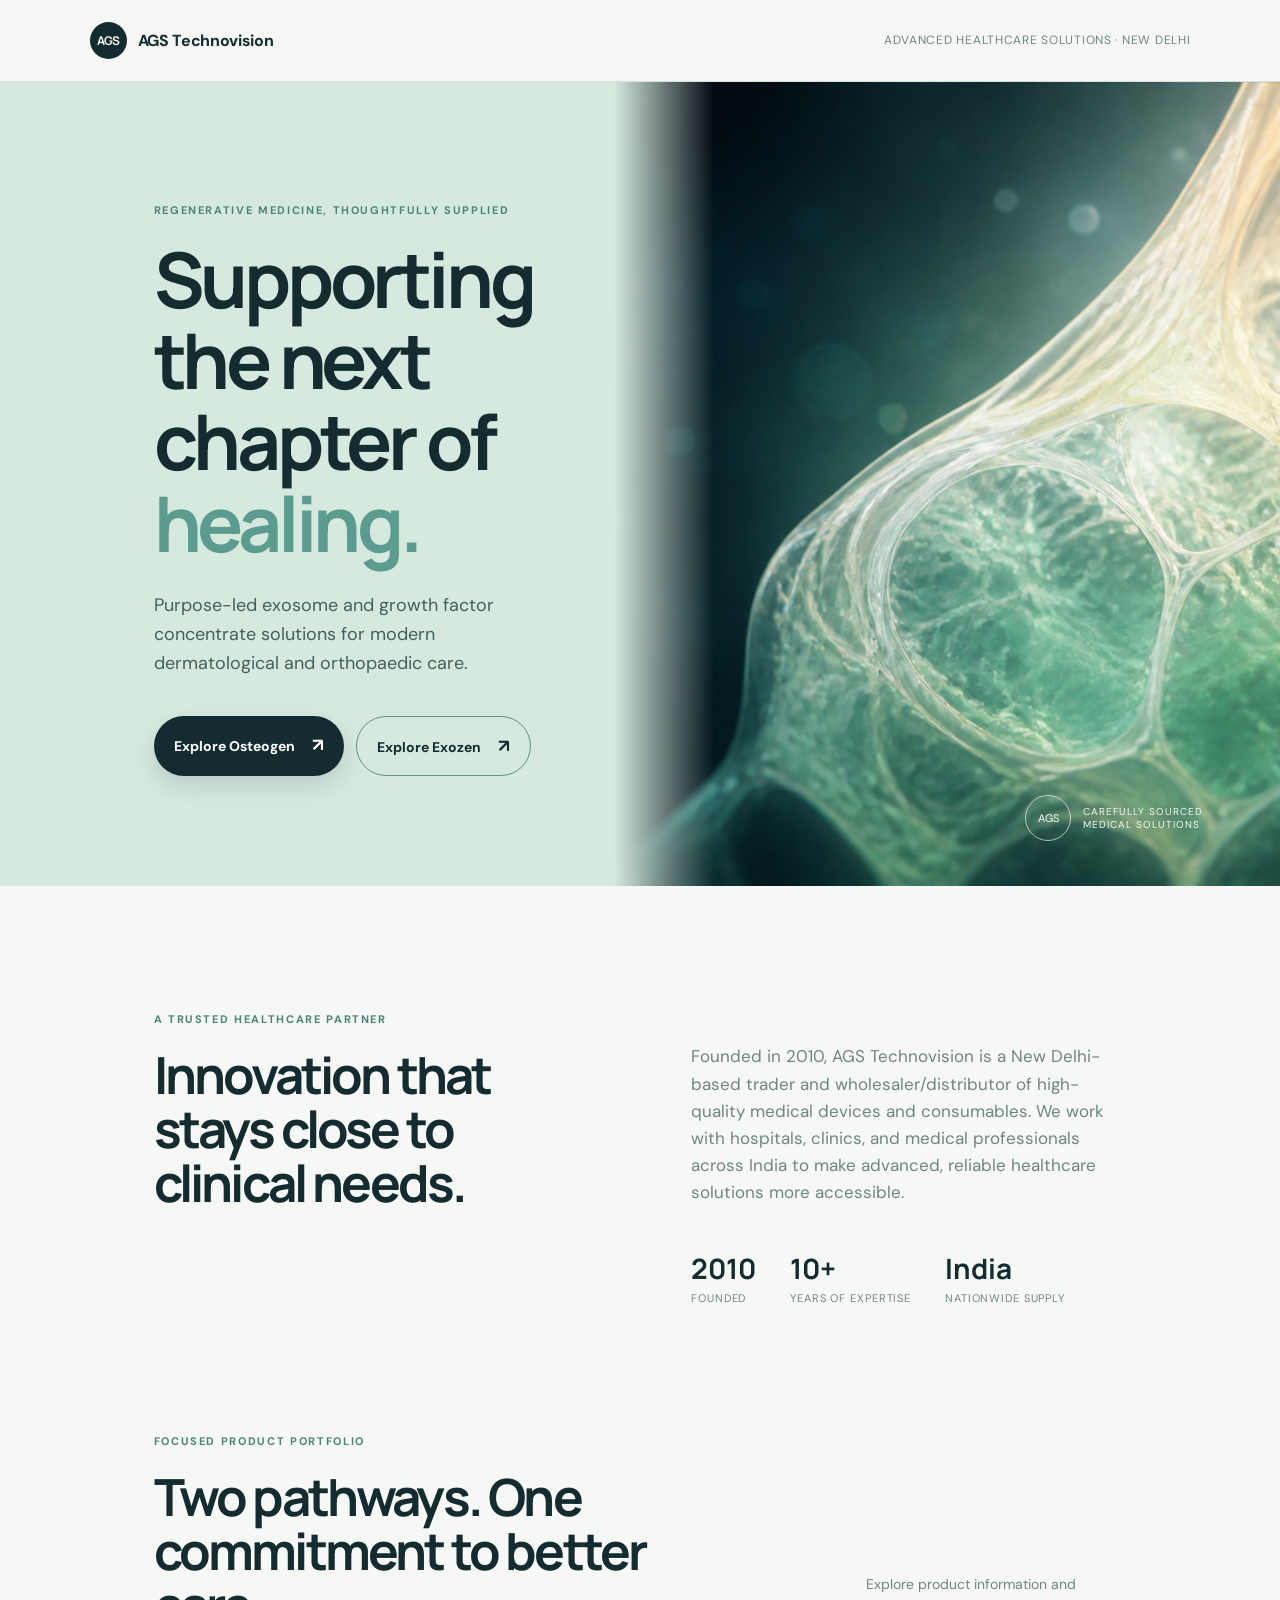
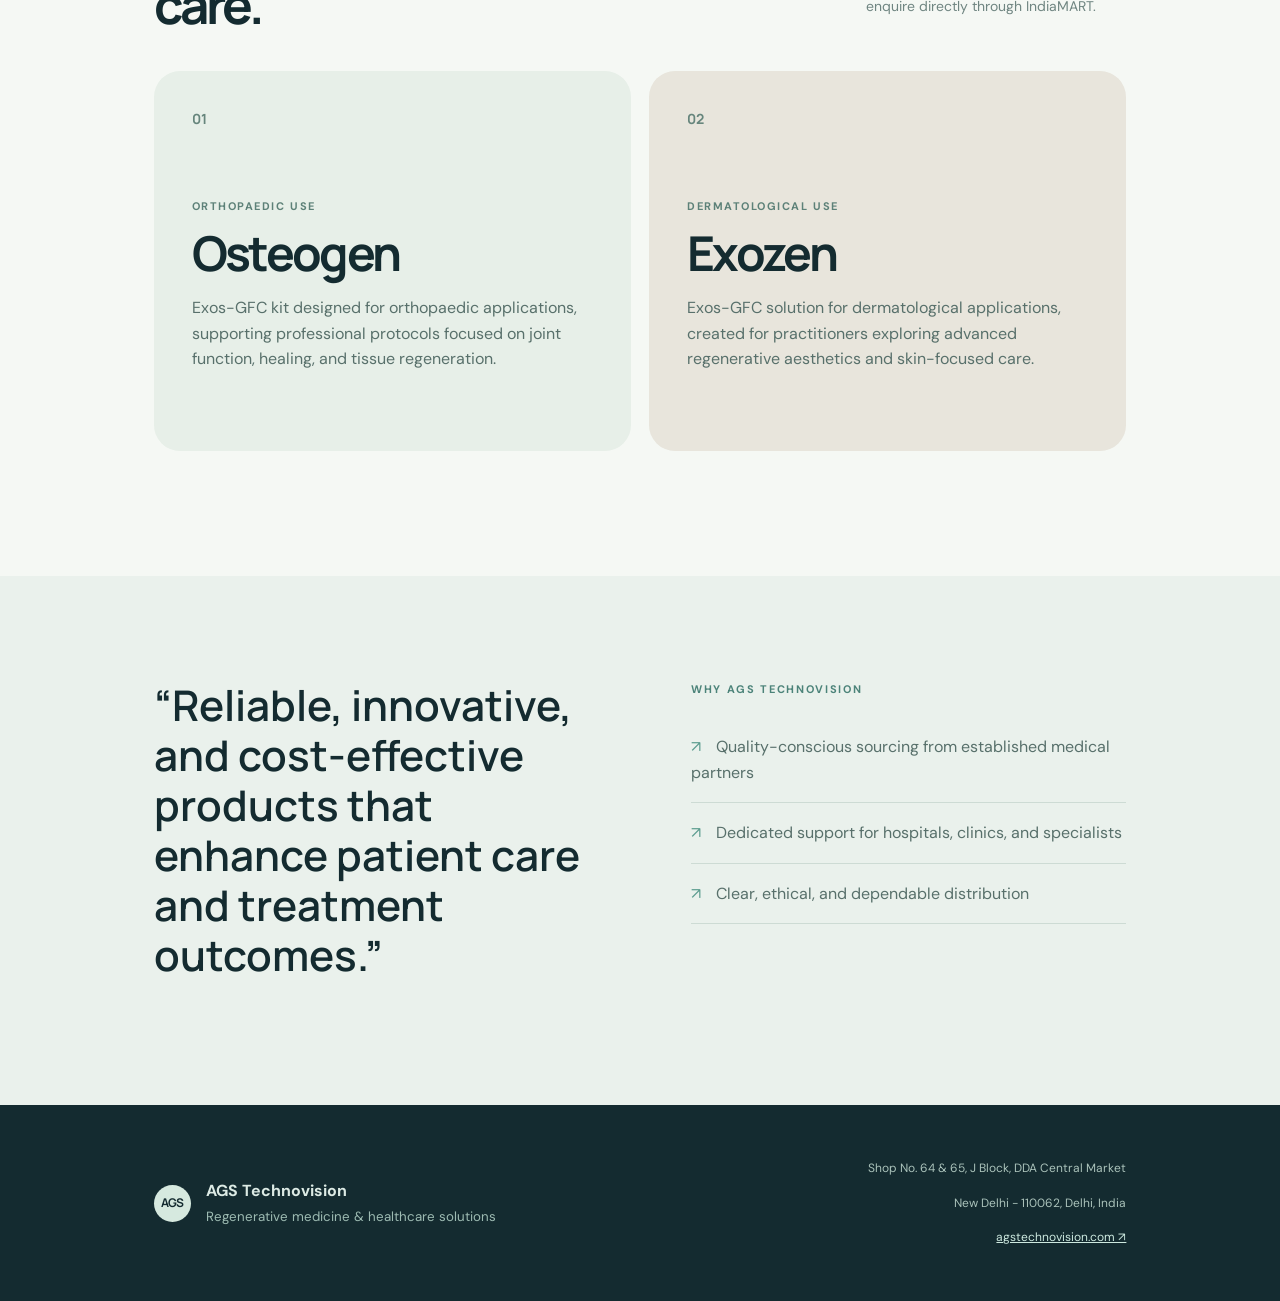
==== index.html @ bfb01858 "Add files via upload" ====
<!doctype html>
<html lang="en">
<head>
  <meta charset="UTF-8" />
  <meta name="viewport" content="width=device-width, initial-scale=1.0" />
  <meta name="description" content="AGS Technovision presents Exozen and Osteogen regenerative medicine solutions for dermatological and orthopaedic use." />
  <title>AGS Technovision | Regenerative Medicine</title>
  <link rel="preconnect" href="https://fonts.googleapis.com" />
  <link rel="preconnect" href="https://fonts.gstatic.com" crossorigin />
  <link href="https://fonts.googleapis.com/css2?family=DM+Sans:wght@400;500;600;700&family=Manrope:wght@600;700;800&display=swap" rel="stylesheet" />
  <link rel="stylesheet" href="styles.css" />
</head>
<body>
  <header class="site-header">
    <a class="brand" href="#top" aria-label="AGS Technovision home">
      <span class="brand-mark">AGS</span>
      <span>AGS Technovision</span>
    </a>
    <div class="header-note">Advanced healthcare solutions · New Delhi</div>
  </header>

  <main id="top">
    <section class="hero">
      <div class="hero-copy">
        <p class="eyebrow">Regenerative medicine, thoughtfully supplied</p>
        <h1>Supporting the next chapter of <em>healing.</em></h1>
        <p class="hero-text">Purpose-led exosome and growth factor concentrate solutions for modern dermatological and orthopaedic care.</p>
        <div class="hero-actions" aria-label="Product links">
          <a class="button button-dark" href="https://www.indiamart.com/proddetail/osteogen-exos-gfc-kit-for-orthopaedic-use-mrp-2859411441648.html?sellerpreview=1" target="_blank" rel="noopener">Explore Osteogen <span>↗</span></a>
          <a class="button button-light" href="https://www.indiamart.com/proddetail/exozen-exos-gfc-for-dermatological-use-mrp-2859720149788.html?sellerpreview=1" target="_blank" rel="noopener">Explore Exozen <span>↗</span></a>
        </div>
      </div>
      <div class="hero-art" role="img" aria-label="Abstract luminous cellular forms representing regenerative medicine"></div>
      <div class="hero-stamp"><span>AGS</span><small>Carefully sourced<br />medical solutions</small></div>
    </section>

    <section class="intro section-grid">
      <div>
        <p class="eyebrow">A trusted healthcare partner</p>
        <h2>Innovation that stays close to clinical needs.</h2>
      </div>
      <div class="intro-copy">
        <p>Founded in 2010, AGS Technovision is a New Delhi-based trader and wholesaler/distributor of high-quality medical devices and consumables. We work with hospitals, clinics, and medical professionals across India to make advanced, reliable healthcare solutions more accessible.</p>
        <div class="stats"><div><strong>2010</strong><span>Founded</span></div><div><strong>10+</strong><span>Years of expertise</span></div><div><strong>India</strong><span>Nationwide supply</span></div></div>
      </div>
    </section>

    <section class="products">
      <div class="section-heading">
        <div><p class="eyebrow">Focused product portfolio</p><h2>Two pathways. One commitment to better care.</h2></div>
        <p class="section-aside">Explore product information and enquire directly through IndiaMART.</p>
      </div>
      <div class="product-grid">
        <article class="product-card product-card-ortho">
          <div class="product-number">01</div><p class="product-kicker">Orthopaedic use</p><h3>Osteogen</h3>
          <p>Exos-GFC kit designed for orthopaedic applications, supporting professional protocols focused on joint function, healing, and tissue regeneration.</p>
        </article>
        <article class="product-card product-card-derm">
          <div class="product-number">02</div><p class="product-kicker">Dermatological use</p><h3>Exozen</h3>
          <p>Exos-GFC solution for dermatological applications, created for practitioners exploring advanced regenerative aesthetics and skin-focused care.</p>
        </article>
      </div>
    </section>

    <section class="trust section-grid">
      <div class="trust-quote">“Reliable, innovative, and cost-effective products that enhance patient care and treatment outcomes.”</div>
      <div><p class="eyebrow">Why AGS Technovision</p><ul><li>Quality-conscious sourcing from established medical partners</li><li>Dedicated support for hospitals, clinics, and specialists</li><li>Clear, ethical, and dependable distribution</li></ul></div>
    </section>
  </main>

  <footer class="site-footer">
    <div><span class="brand-mark">AGS</span><p>AGS Technovision<br /><small>Regenerative medicine & healthcare solutions</small></p></div>
    <div class="footer-contact"><span>Shop No. 64 & 65, J Block, DDA Central Market</span><span>New Delhi - 110062, Delhi, India</span><a href="https://www.agstechnovision.com/" target="_blank" rel="noopener">agstechnovision.com ↗</a></div>
  </footer>
</body>
</html>
---- styles.css ----
:root{--ink:#142b30;--muted:#6f8581;--paper:#f5f8f4;--mint:#d6e9df;--teal:#83b9ad;--line:#d6e1dc;--white:#fff}*{box-sizing:border-box}html{scroll-behavior:smooth}body{margin:0;background:var(--paper);color:var(--ink);font-family:'DM Sans',sans-serif;line-height:1.6}.site-header{height:82px;padding:0 7vw;display:flex;align-items:center;justify-content:space-between;border-bottom:1px solid var(--line);background:rgba(245,248,244,.88);position:relative;z-index:2}.brand{color:var(--ink);text-decoration:none;display:flex;align-items:center;gap:11px;font-weight:700;letter-spacing:-.02em}.brand-mark{display:inline-grid;place-items:center;width:37px;height:37px;border-radius:50%;background:var(--ink);color:var(--paper);font:700 12px/1 'Manrope',sans-serif;letter-spacing:-.08em}.header-note{font-size:12px;color:var(--muted);letter-spacing:.06em;text-transform:uppercase}.hero{min-height:680px;display:grid;grid-template-columns:48% 52%;position:relative;overflow:hidden;background:var(--mint)}.hero-copy{padding:120px 5vw 110px 12vw;position:relative;z-index:1}.eyebrow{margin:0 0 18px;color:#4c8379;font-size:11px;font-weight:700;letter-spacing:.15em;text-transform:uppercase}.hero h1,h2,h3{font-family:'Manrope',sans-serif;letter-spacing:-.055em;line-height:1.06;margin:0}.hero h1{font-size:clamp(48px,6vw,88px);max-width:760px}.hero h1 em{font-style:normal;color:#5b9c8e}.hero-text{max-width:480px;margin:28px 0 0;color:#42605b;font-size:18px}.hero-actions{display:flex;gap:12px;margin-top:38px;flex-wrap:wrap}.button{padding:15px 20px;border-radius:999px;text-decoration:none;font-weight:700;font-size:14px;transition:transform .2s ease,box-shadow .2s ease}.button:hover,.text-link:hover{transform:translateY(-2px)}.button-dark{background:var(--ink);color:#fff;box-shadow:0 10px 22px #16343626}.button-light{border:1px solid #648f85;color:var(--ink);background:transparent}.button span,.text-link span{margin-left:14px;font-size:18px}.hero-art{background:linear-gradient(90deg,var(--mint) 0%,transparent 15%),url('assets/regenerative-hero.png') center/cover;min-height:680px}.hero-stamp{position:absolute;right:6vw;bottom:45px;display:flex;align-items:center;gap:12px;color:#f5f8f4}.hero-stamp span{display:grid;place-items:center;width:46px;height:46px;border:1px solid #f5f8f4aa;border-radius:50%;font-size:11px}.hero-stamp small{font-size:10px;line-height:1.35;letter-spacing:.1em;text-transform:uppercase}.section-grid{display:grid;grid-template-columns:1fr 1fr;gap:8vw;padding:125px 12vw}.intro h2,.section-heading h2{font-size:clamp(34px,4vw,56px);max-width:560px}.intro-copy{padding-top:15px;color:var(--muted);font-size:17px;max-width:570px}.stats{display:flex;gap:34px;margin-top:48px}.stats div{display:flex;flex-direction:column}.stats strong{font:700 28px/1 'Manrope';color:var(--ink)}.stats span{font-size:11px;margin-top:8px;text-transform:uppercase;letter-spacing:.08em}.products{padding:0 12vw 125px}.section-heading{display:flex;align-items:end;justify-content:space-between;gap:40px;margin-bottom:40px}.section-aside{max-width:260px;color:var(--muted);font-size:14px}.product-grid{display:grid;grid-template-columns:1fr 1fr;gap:18px}.product-card{min-height:380px;padding:38px;position:relative;border-radius:26px;overflow:hidden}.product-card-ortho{background:#e7efe8}.product-card-derm{background:#e8e5dc}.product-number{font:700 14px 'Manrope';color:#66857c}.product-kicker{margin:70px 0 12px;color:#5d8178;font-size:11px;font-weight:700;text-transform:uppercase;letter-spacing:.14em}.product-card h3{font-size:48px}.product-card p:not(.product-kicker){max-width:440px;color:#58706b}.text-link{display:inline-block;margin-top:22px;color:var(--ink);font-weight:700;text-decoration:none;transition:transform .2s ease}.trust{padding-top:105px;padding-bottom:125px;background:#eaf1ec}.trust-quote{font:600 clamp(28px,3.3vw,46px)/1.18 'Manrope';max-width:600px}.trust ul{padding:0;margin:0;list-style:none;color:#58706b}.trust li{padding:17px 0;border-bottom:1px solid #cddbd4}.trust li:before{content:'↗';margin-right:15px;color:#5b9c8e}.site-footer{padding:54px 12vw;display:flex;justify-content:space-between;gap:30px;background:var(--ink);color:#dceae4}.site-footer>div{display:flex;align-items:center;gap:15px}.site-footer p{margin:0;font-weight:700}.site-footer small{font-weight:400;color:#9dbbb2}.footer-contact{flex-direction:column;align-items:flex-end!important;text-align:right;font-size:12px;color:#aac2ba}.footer-contact a{color:#cde9df}.site-footer .brand-mark{background:#d6e9df;color:var(--ink)}@media(max-width:800px){.site-header{padding:0 7vw}.header-note{display:none}.hero{display:block;min-height:720px}.hero-copy{padding:80px 8vw 100px}.hero-art{position:absolute;inset:0;opacity:.43;min-height:100%;background:linear-gradient(90deg,var(--mint) 0%,#d6e9dfcc 34%,transparent 100%),url('assets/regenerative-hero.png') center/cover}.hero h1{font-size:56px}.hero-stamp{right:8vw}.section-grid,.products{padding-left:8vw;padding-right:8vw}.section-grid{grid-template-columns:1fr;gap:30px;padding-top:85px;padding-bottom:85px}.section-heading{display:block}.section-aside{margin-top:20px}.product-grid{grid-template-columns:1fr}.product-card{min-height:340px}.site-footer{padding:40px 8vw;display:block}.footer-contact{align-items:flex-start!important;text-align:left;margin-top:30px}}
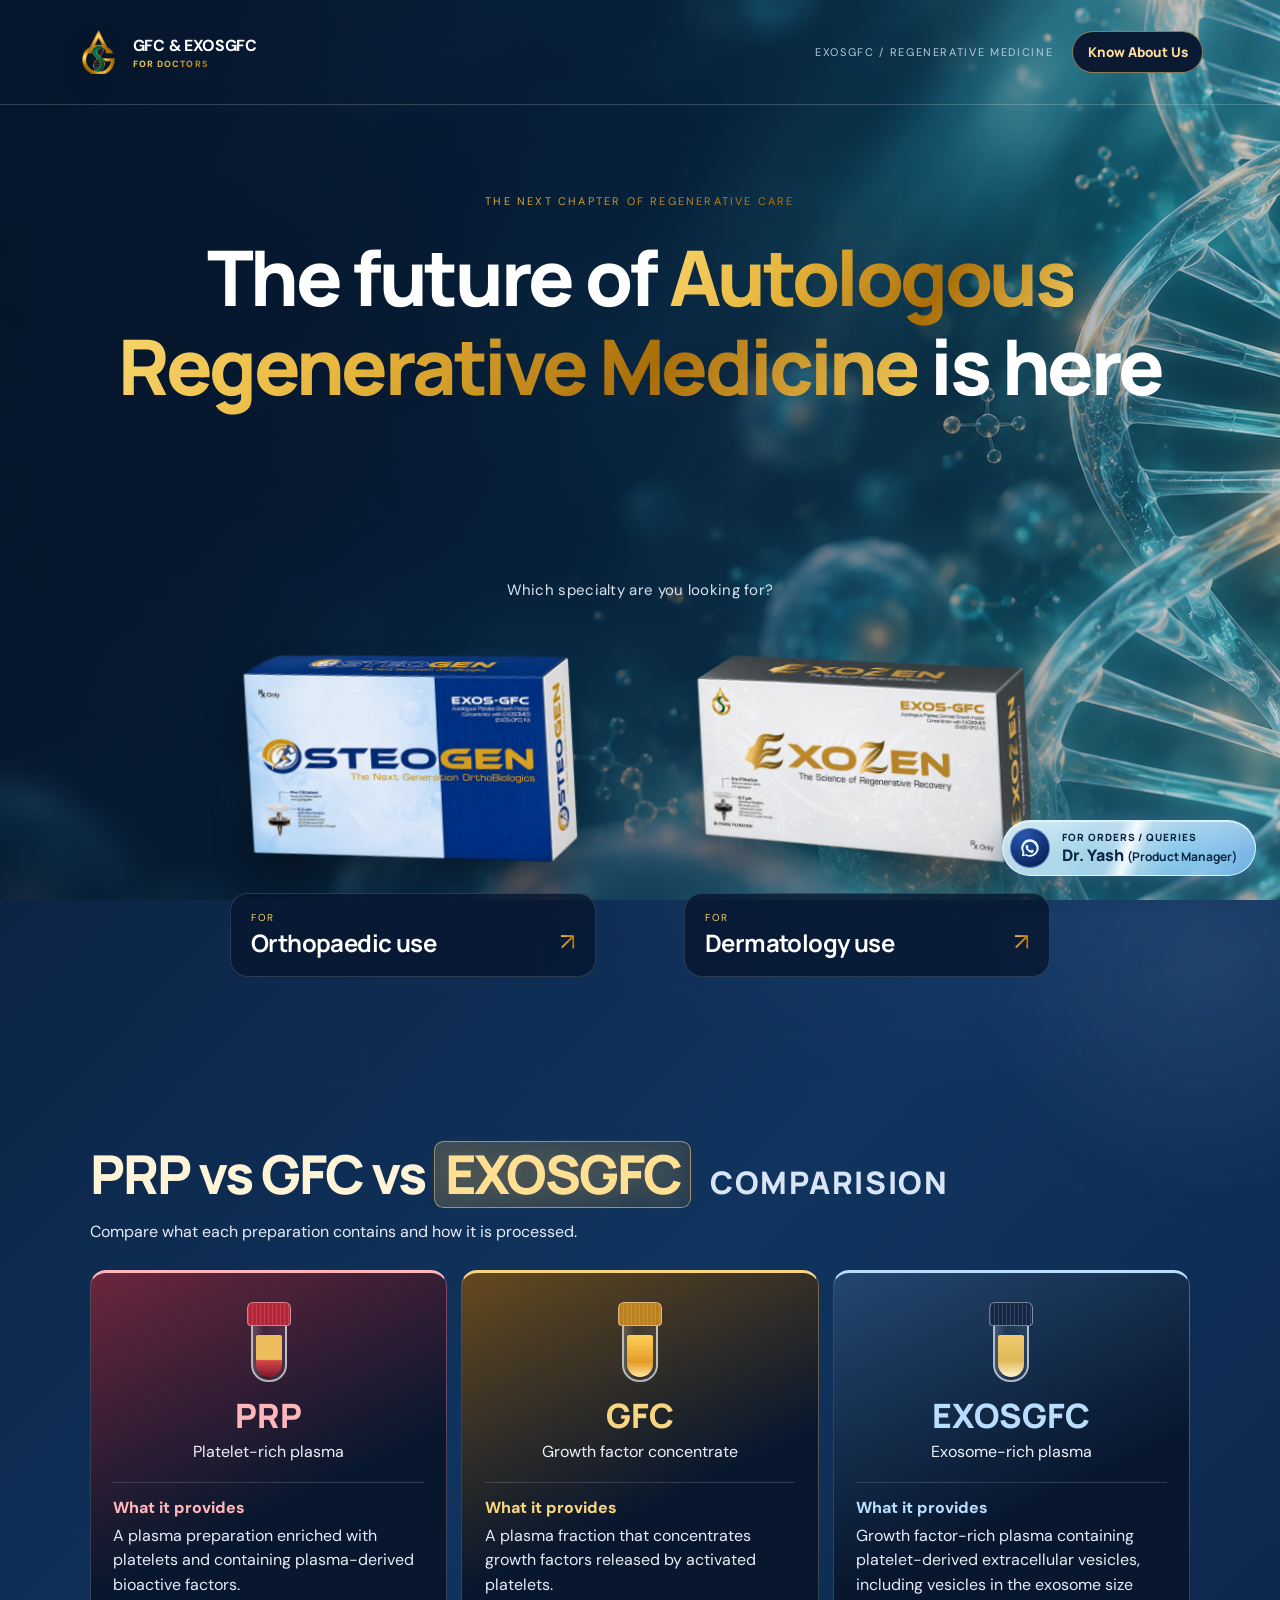
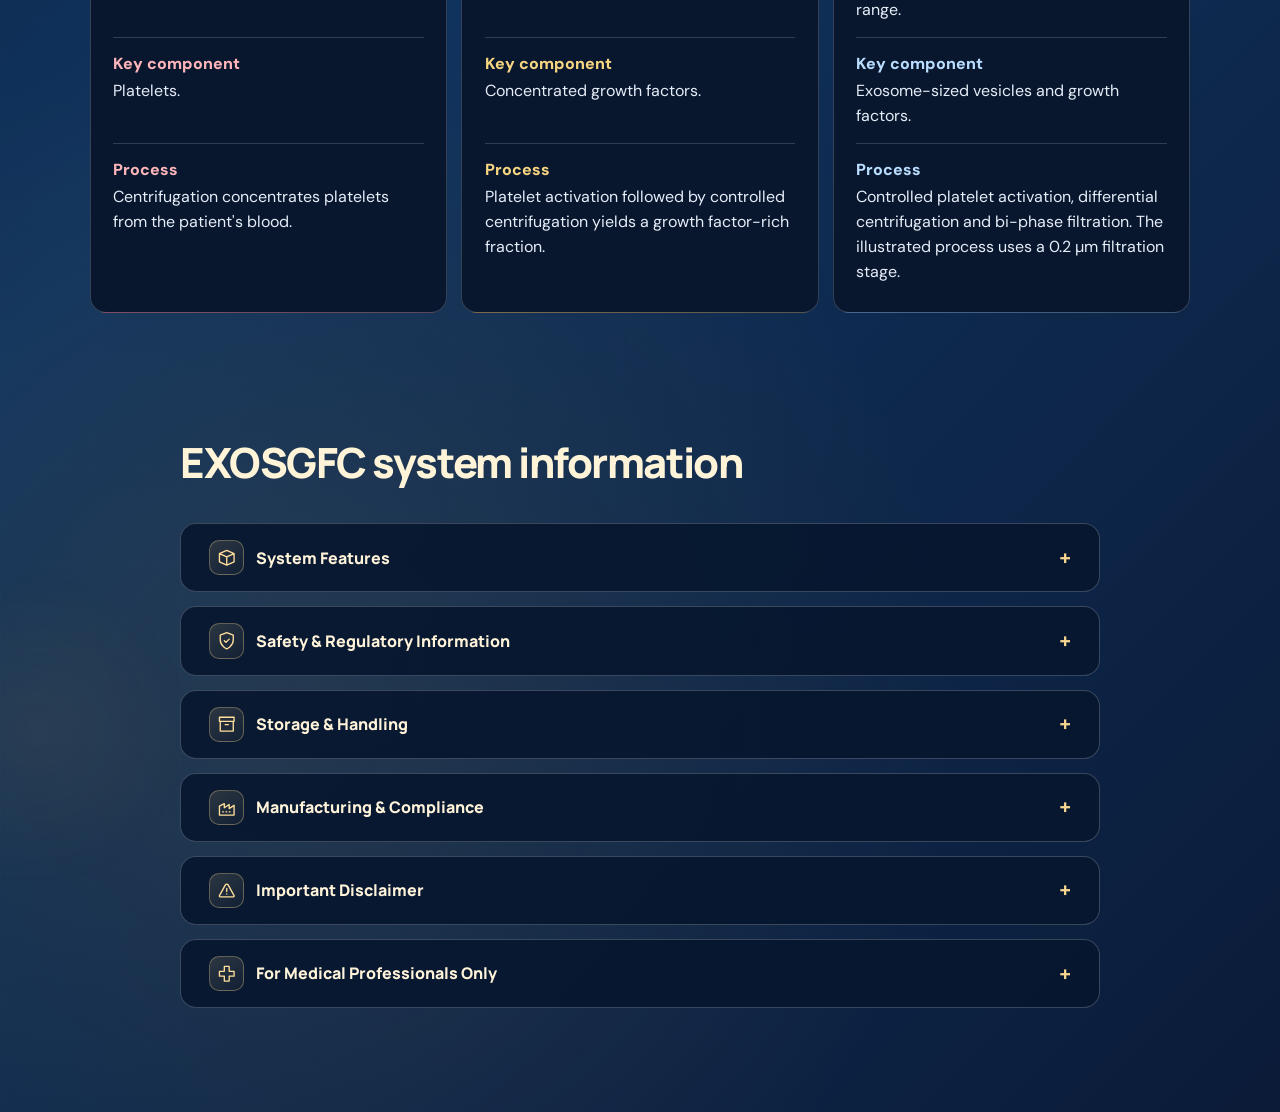
==== commit bced591a: "Update EXOSGFC website" ====
--- a/index.html
+++ b/index.html
@@ -3,74 +3,180 @@
 <head>
   <meta charset="UTF-8" />
   <meta name="viewport" content="width=device-width, initial-scale=1.0" />
-  <meta name="description" content="AGS Technovision presents Exozen and Osteogen regenerative medicine solutions for dermatological and orthopaedic use." />
-  <title>AGS Technovision | Regenerative Medicine</title>
+  <meta name="description" content="EXOSGFC regenerative medicine solutions from AGS Technovision." />
+  <title>GFC &amp; EXOSGFC for doctors | Regenerative Medicine</title>
+  <link rel="icon" type="image/png" href="assets/gfc-exos-logo-mark.png" />
   <link rel="preconnect" href="https://fonts.googleapis.com" />
   <link rel="preconnect" href="https://fonts.gstatic.com" crossorigin />
   <link href="https://fonts.googleapis.com/css2?family=DM+Sans:wght@400;500;600;700&family=Manrope:wght@600;700;800&display=swap" rel="stylesheet" />
   <link rel="stylesheet" href="styles.css" />
+  <link rel="stylesheet" href="whatsapp.css" />
+  <link rel="stylesheet" href="site-nav.css" />
+  <link rel="stylesheet" href="system-info.css" />
+  <link rel="stylesheet" href="comparison.css" />
 </head>
 <body>
-  <header class="site-header">
-    <a class="brand" href="#top" aria-label="AGS Technovision home">
-      <span class="brand-mark">AGS</span>
-      <span>AGS Technovision</span>
-    </a>
-    <div class="header-note">Advanced healthcare solutions · New Delhi</div>
-  </header>
+  <main class="landing" id="top">
+    <div class="ambient ambient-one"></div><div class="ambient ambient-two"></div>
+    <header class="topbar"><a class="wordmark" href="#top"><img class="brand-logo" src="assets/gfc-exos-logo-mark.png" alt="AGS Technovision logo" /><span>GFC &amp; EXOSGFC <small>for doctors</small></span></a><div class="about-top-actions"><span class="topline">EXOSGFC / Regenerative Medicine</span><a class="about-nav-link" href="about.html">Know About Us</a></div></header>
 
-  <main id="top">
-    <section class="hero">
-      <div class="hero-copy">
-        <p class="eyebrow">Regenerative medicine, thoughtfully supplied</p>
-        <h1>Supporting the next chapter of <em>healing.</em></h1>
-        <p class="hero-text">Purpose-led exosome and growth factor concentrate solutions for modern dermatological and orthopaedic care.</p>
-        <div class="hero-actions" aria-label="Product links">
-          <a class="button button-dark" href="https://www.indiamart.com/proddetail/osteogen-exos-gfc-kit-for-orthopaedic-use-mrp-2859411441648.html?sellerpreview=1" target="_blank" rel="noopener">Explore Osteogen <span>↗</span></a>
-          <a class="button button-light" href="https://www.indiamart.com/proddetail/exozen-exos-gfc-for-dermatological-use-mrp-2859720149788.html?sellerpreview=1" target="_blank" rel="noopener">Explore Exozen <span>↗</span></a>
+    <section class="opening" aria-labelledby="hero-title">
+      <p class="pretitle">The next chapter of regenerative care</p>
+      <div class="headline-stage" id="hero-title" aria-live="polite">
+        <h1 class="headline headline-one"><span class="line">The future of <em>Autologous</em></span><span class="line"><em>Regenerative Medicine</em> is here</span></h1>
+        <h1 class="headline headline-two">Exosomes with GFC<br /><em>achieved through Ultra Filtration.</em></h1>
+      </div>
+      <div class="choice-panel">
+        <p class="choice-label">Which specialty are you looking for?</p>
+        <div class="choices">
+          <a class="choice choice-ortho" href="osteogen.html">
+            <span class="choice-image"><img src="assets/osteogen-cutout-matched.png" alt="Osteogen EXOSGFC kit box" /></span>
+            <span class="choice-copy"><small>For</small><strong>Orthopaedic use</strong><span class="choice-arrow">↗</span></span>
+          </a>
+          <a class="choice choice-derm" href="exozen.html">
+            <span class="choice-image"><img src="assets/exozen-cutout.png" alt="Exozen EXOSGFC kit box" /></span>
+            <span class="choice-copy"><small>For</small><strong>Dermatology use</strong><span class="choice-arrow">↗</span></span>
+          </a>
         </div>
-      </div>
-      <div class="hero-art" role="img" aria-label="Abstract luminous cellular forms representing regenerative medicine"></div>
-      <div class="hero-stamp"><span>AGS</span><small>Carefully sourced<br />medical solutions</small></div>
-    </section>
-
-    <section class="intro section-grid">
-      <div>
-        <p class="eyebrow">A trusted healthcare partner</p>
-        <h2>Innovation that stays close to clinical needs.</h2>
-      </div>
-      <div class="intro-copy">
-        <p>Founded in 2010, AGS Technovision is a New Delhi-based trader and wholesaler/distributor of high-quality medical devices and consumables. We work with hospitals, clinics, and medical professionals across India to make advanced, reliable healthcare solutions more accessible.</p>
-        <div class="stats"><div><strong>2010</strong><span>Founded</span></div><div><strong>10+</strong><span>Years of expertise</span></div><div><strong>India</strong><span>Nationwide supply</span></div></div>
       </div>
     </section>
 
-    <section class="products">
-      <div class="section-heading">
-        <div><p class="eyebrow">Focused product portfolio</p><h2>Two pathways. One commitment to better care.</h2></div>
-        <p class="section-aside">Explore product information and enquire directly through IndiaMART.</p>
-      </div>
-      <div class="product-grid">
-        <article class="product-card product-card-ortho">
-          <div class="product-number">01</div><p class="product-kicker">Orthopaedic use</p><h3>Osteogen</h3>
-          <p>Exos-GFC kit designed for orthopaedic applications, supporting professional protocols focused on joint function, healing, and tissue regeneration.</p>
+    <section class="prep-comparison" aria-labelledby="prep-comparison-title">
+      <h2 id="prep-comparison-title">PRP vs GFC vs <em>EXOSGFC</em> <span class="comparison-heading-label">COMPARISION</span></h2>
+      <p class="comparison-intro">Compare what each preparation contains and how it is processed.</p>
+      <div class="comparison-grid">
+        <article class="comparison-card comparison-prp">
+          <header>
+            <span class="comparison-tube" aria-hidden="true"><span></span></span>
+            <h3>PRP</h3>
+            <p>Platelet-rich plasma</p>
+          </header>
+          <dl>
+            <div><dt>What it provides</dt><dd>A plasma preparation enriched with platelets and containing plasma-derived bioactive factors.</dd></div>
+            <div><dt>Key component</dt><dd>Platelets.</dd></div>
+            <div><dt>Process</dt><dd>Centrifugation concentrates platelets from the patient's blood.</dd></div>
+          </dl>
         </article>
-        <article class="product-card product-card-derm">
-          <div class="product-number">02</div><p class="product-kicker">Dermatological use</p><h3>Exozen</h3>
-          <p>Exos-GFC solution for dermatological applications, created for practitioners exploring advanced regenerative aesthetics and skin-focused care.</p>
+        <article class="comparison-card comparison-gfc">
+          <header>
+            <span class="comparison-tube" aria-hidden="true"><span></span></span>
+            <h3>GFC</h3>
+            <p>Growth factor concentrate</p>
+          </header>
+          <dl>
+            <div><dt>What it provides</dt><dd>A plasma fraction that concentrates growth factors released by activated platelets.</dd></div>
+            <div><dt>Key component</dt><dd>Concentrated growth factors.</dd></div>
+            <div><dt>Process</dt><dd>Platelet activation followed by controlled centrifugation yields a growth factor-rich fraction.</dd></div>
+          </dl>
+        </article>
+        <article class="comparison-card comparison-exos">
+          <header>
+            <span class="comparison-tube" aria-hidden="true"><span></span></span>
+            <h3>EXOSGFC</h3>
+            <p>Exosome-rich plasma</p>
+          </header>
+          <dl>
+            <div><dt>What it provides</dt><dd>Growth factor-rich plasma containing platelet-derived extracellular vesicles, including vesicles in the exosome size range.</dd></div>
+            <div><dt>Key component</dt><dd>Exosome-sized vesicles and growth factors.</dd></div>
+            <div><dt>Process</dt><dd>Controlled platelet activation, differential centrifugation and bi-phase filtration. The illustrated process uses a 0.2 µm filtration stage.</dd></div>
+          </dl>
         </article>
       </div>
     </section>
 
-    <section class="trust section-grid">
-      <div class="trust-quote">“Reliable, innovative, and cost-effective products that enhance patient care and treatment outcomes.”</div>
-      <div><p class="eyebrow">Why AGS Technovision</p><ul><li>Quality-conscious sourcing from established medical partners</li><li>Dedicated support for hospitals, clinics, and specialists</li><li>Clear, ethical, and dependable distribution</li></ul></div>
+    <section class="system-info" aria-labelledby="system-info-title">
+      <h2 id="system-info-title">EXOSGFC system information</h2>
+      <div class="info-tabs">
+        <details>
+          <summary><span class="system-heading"><span class="system-icon" aria-hidden="true"><svg viewBox="0 0 24 24" focusable="false"><path d="M3 7l9-4 9 4v10l-9 4-9-4z M3 7l9 4 9-4 M12 11v10" /></svg></span><span>System Features</span></span></summary>
+          <div class="system-panel">
+            <p class="panel-intro">EXOSGFC kits are designed for preparation of an autologous blood component in a clinical setting.</p>
+            <dl class="system-grid">
+              <div><dt><span class="system-icon" aria-hidden="true"><svg viewBox="0 0 24 24" focusable="false"><path d="M6 11h12v10H6z M8 11V8a4 4 0 1 1 8 0v3 M12 15v2" /></svg></span>Closed system</dt><dd>The system limits environmental exposure during preparation, from collection through transfer of the concentrate.</dd></div>
+              <div><dt><span class="system-icon" aria-hidden="true"><svg viewBox="0 0 24 24" focusable="false"><path d="M12 3s-6 7-6 11a6 6 0 1 0 12 0c0-4-6-11-6-11z" /></svg></span>Blood-contact components</dt><dd>Components intended to contact blood are supplied sterile and nonpyrogenic.</dd></div>
+              <div><dt><span class="system-icon" aria-hidden="true"><svg viewBox="0 0 24 24" focusable="false"><path d="M16 7a4 4 0 1 1-8 0 4 4 0 0 1 8 0z M4 21v-2a6 6 0 0 1 6-6h4a6 6 0 0 1 6 6v2" /></svg></span>Single-patient use</dt><dd>Use each kit for one patient only and discard it after use.</dd></div>
+              <div><dt><span class="system-icon" aria-hidden="true"><svg viewBox="0 0 24 24" focusable="false"><path d="M12 2l2.4 7.6L22 12l-7.6 2.4L12 22l-2.4-7.6L2 12l7.6-2.4z" /></svg></span>Sterilization and quality controls</dt><dd>Gamma irradiation is used for terminal sterilization. Check the kit documentation for sterilization and quality system details.</dd></div>
+            </dl>
+          </div>
+        </details>
+        <details>
+          <summary><span class="system-heading"><span class="system-icon" aria-hidden="true"><svg viewBox="0 0 24 24" focusable="false"><path d="M12 22s8-3.5 8-11V5l-8-3-8 3v6c0 7.5 8 11 8 11z M9 12l2 2 4-4" /></svg></span><span>Safety &amp; Regulatory Information</span></span></summary>
+          <div class="system-panel">
+            <p class="panel-intro"><strong>Rx only.</strong> Use requires physician oversight. The kits are supplied through licensed medical professionals and are unsuitable for self-administration.</p>
+            <dl class="system-grid">
+              <div><dt><span class="system-icon" aria-hidden="true"><svg viewBox="0 0 24 24" focusable="false"><path d="M16 7a4 4 0 1 1-8 0 4 4 0 0 1 8 0z M4 21v-2a6 6 0 0 1 6-6h4a6 6 0 0 1 6 6v2" /></svg></span>Patient populations</dt><dd>Use is not established for patients under 18, pregnant or breastfeeding patients, people with an active systemic infection, or people with blood-borne pathogen exposure.</dd></div>
+              <div><dt><span class="system-icon" aria-hidden="true"><svg viewBox="0 0 24 24" focusable="false"><path d="M7 3h10 M9 3v13a3 3 0 0 0 6 0V3 M9 10h6" /></svg></span>Blood collection</dt><dd>Use an evacuated tube collection system as specified in the kit instructions. Alternative collection methods can compromise sample quality.</dd></div>
+              <div><dt><span class="system-icon" aria-hidden="true"><svg viewBox="0 0 24 24" focusable="false"><path d="M4 7h16 M9 7V4h6v3 M6 7l1 13h10l1-13 M10 11v5m4-5v5" /></svg></span>Disposal after use</dt><dd>Do not reuse, reprocess or resterilize any component. Reuse can transmit infection or lead to device failure.</dd></div>
+              <div><dt><span class="system-icon" aria-hidden="true"><svg viewBox="0 0 24 24" focusable="false"><path d="M3 7l9-4 9 4v10l-9 4-9-4z M3 7l9 4 9-4 M12 11v10" /></svg></span>Sterile packaging</dt><dd>Inspect seals before opening. Set aside any kit with packaging that is already open, damaged or otherwise compromised.</dd></div>
+            </dl>
+          </div>
+        </details>
+        <details>
+          <summary><span class="system-heading"><span class="system-icon" aria-hidden="true"><svg viewBox="0 0 24 24" focusable="false"><path d="M4 9h16v12H4z M3 4h18v5H3z M10 13h4" /></svg></span><span>Storage &amp; Handling</span></span></summary>
+          <div class="system-panel">
+            <p class="panel-intro">For Osteogen and Exozen, follow the temperature range and handling conditions printed on the specific kit.</p>
+            <dl class="system-grid">
+              <div><dt><span class="system-icon" aria-hidden="true"><svg viewBox="0 0 24 24" focusable="false"><path d="M9 14V6a3 3 0 1 1 6 0v8a5 5 0 1 1-6 0z M12 9v8" /></svg></span>Temperature and freezing</dt><dd>Keep kits within their labelled temperature range. Do not freeze. Discard any kit that has frozen, even if it has thawed.</dd></div>
+              <div><dt><span class="system-icon" aria-hidden="true"><svg viewBox="0 0 24 24" focusable="false"><path d="M16 12a4 4 0 1 1-8 0 4 4 0 0 1 8 0z M12 2v2m0 16v2M2 12h2m16 0h2M5 5l1.5 1.5m11 11L19 19m0-14-1.5 1.5m-11 11L5 19" /></svg></span>Light and moisture</dt><dd>Keep kits in their original packaging until needed. Store them in a dry area away from direct light.</dd></div>
+              <div><dt><span class="system-icon" aria-hidden="true"><svg viewBox="0 0 24 24" focusable="false"><path d="M4 6h16v15H4z M8 3v6m8-6v6M4 11h16 M9 16l2 2 4-4" /></svg></span>Shelf life</dt><dd>Check the expiry date on the individual pack before use. Discard expired kits.</dd></div>
+              <div><dt><span class="system-icon" aria-hidden="true"><svg viewBox="0 0 24 24" focusable="false"><path d="M3 6h11v11H3z M14 10h4l3 4v3h-7 M6 17a2 2 0 1 0 4 0m6 0a2 2 0 1 0 4 0" /></svg></span>Transport and receipt</dt><dd>Protect shipments from temperature extremes, moisture and physical damage. Inspect the packaging when stock arrives.</dd></div>
+            </dl>
+          </div>
+        </details>
+        <details>
+          <summary><span class="system-heading"><span class="system-icon" aria-hidden="true"><svg viewBox="0 0 24 24" focusable="false"><path d="M3 21V10l6-3v5l6-4v5l6-4v12z M7 17h1m3 0h1m3 0h1" /></svg></span><span>Manufacturing &amp; Compliance</span></span></summary>
+          <div class="system-panel">
+            <p class="panel-intro">Manufacturing of the EXOSGFC system uses documented quality controls, regulatory procedures and lot tracking. Each production lot is tested and validated for consistent performance and patient safety.</p>
+            <dl class="system-grid">
+              <div><dt><span class="system-icon" aria-hidden="true"><svg viewBox="0 0 24 24" focusable="false"><path d="M12 22s8-3.5 8-11V5l-8-3-8 3v6c0 7.5 8 11 8 11z M9 12l2 2 4-4" /></svg></span>ISO 13485:2016 Quality System</dt><dd>Production takes place in facilities certified to ISO 13485:2016, the international quality management standard for medical devices.</dd></div>
+              <div><dt><span class="system-icon" aria-hidden="true"><svg viewBox="0 0 24 24" focusable="false"><path d="M7 3h10 M9 3v13a3 3 0 0 0 6 0V3 M9 10h6" /></svg></span>Validated Sterilization</dt><dd>Validated gamma irradiation is used for terminal sterilization, with records documenting sterility assurance.</dd></div>
+              <div><dt><span class="system-icon" aria-hidden="true"><svg viewBox="0 0 24 24" focusable="false"><path d="M3 21V10l6-3v5l6-4v5l6-4v12z M7 17h1m3 0h1m3 0h1" /></svg></span>CDSCO-Licensed Facility</dt><dd>Manufacturing is carried out in a medical device facility licensed by the Central Drugs Standard Control Organisation (CDSCO).</dd></div>
+              <div><dt><span class="system-icon" aria-hidden="true"><svg viewBox="0 0 24 24" focusable="false"><path d="M3 4h8l10 10-7 7L3 10z M7 8h.01" /></svg></span>Batch Traceability</dt><dd>Records for each lot allow the finished device to be traced back to the raw materials used in production.</dd></div>
+              <div><dt><span class="system-icon" aria-hidden="true"><svg viewBox="0 0 24 24" focusable="false"><path d="M3 12h4l3-7 4 14 3-7h4" /></svg></span>Quality Testing</dt><dd>Every production batch is tested for sterility and endotoxins and undergoes validation of functional performance.</dd></div>
+              <div><dt><span class="system-icon" aria-hidden="true"><svg viewBox="0 0 24 24" focusable="false"><path d="M6 3h8l4 4v14H6z M14 3v5h4M9 12h6m-6 4h6" /></svg></span>Documentation Control</dt><dd>Complete device history records document component sourcing and process validation, as required by applicable regulations.</dd></div>
+            </dl>
+            <p class="system-contact"><strong>Regulatory Status.</strong> The EXOSGFC system is registered as a medical device with the relevant authorities. Marketing and distribution follow the applicable medical device rules in each jurisdiction where it is sold.</p>
+          </div>
+        </details>
+        <details>
+          <summary><span class="system-heading"><span class="system-icon" aria-hidden="true"><svg viewBox="0 0 24 24" focusable="false"><path d="M10.3 4.8 3 18a1 1 0 0 0 .9 1.5h16.2A1 1 0 0 0 21 18L13.7 4.8a2 2 0 0 0-3.4 0z M12 9v4m0 3h.01" /></svg></span><span>Important Disclaimer</span></span></summary>
+          <div class="system-panel">
+            <p class="panel-intro">EXOSGFC is a device for preparing autologous blood components. The device itself provides no therapy and has not been evaluated for diagnosing, treating, curing or preventing specific diseases.</p>
+            <dl class="system-grid">
+              <div><dt><span class="system-icon" aria-hidden="true"><svg viewBox="0 0 24 24" focusable="false"><path d="M3 12h4l3-7 4 14 3-7h4" /></svg></span>Clinical outcomes</dt><dd>Results vary with patient health, underlying conditions, tissue quality and individual response. Technique, the clinical protocol and aftercare also affect outcomes.</dd></div>
+              <div><dt><span class="system-icon" aria-hidden="true"><svg viewBox="0 0 24 24" focusable="false"><path d="M9 3h6v6h6v6h-6v6H9v-6H3V9h6z" /></svg></span>Clinical responsibility</dt><dd>The qualified clinician is responsible for patient selection and decisions about dosing, administration and follow-up.</dd></div>
+              <div><dt><span class="system-icon" aria-hidden="true"><svg viewBox="0 0 24 24" focusable="false"><path d="M6 3h8l4 4v14H6z M14 3v5h4M9 12h6m-6 4h6" /></svg></span>Training and informed consent</dt><dd>Use requires a licensed professional trained in blood-component handling and sterile technique. Discuss risks, limitations and realistic expectations with the patient when obtaining informed consent.</dd></div>
+            </dl>
+          </div>
+        </details>
+        <details>
+          <summary><span class="system-heading"><span class="system-icon" aria-hidden="true"><svg viewBox="0 0 24 24" focusable="false"><path d="M9 3h6v6h6v6h-6v6H9v-6H3V9h6z" /></svg></span><span>For Medical Professionals Only</span></span></summary>
+          <div class="system-panel">
+            <p class="panel-intro">EXOSGFC kits are intended for qualified, trained medical professionals.</p>
+            <dl class="system-grid">
+              <div><dt><span class="system-icon" aria-hidden="true"><svg viewBox="0 0 24 24" focusable="false"><path d="M12 6v15 M3 4h4a5 5 0 0 1 5 3 5 5 0 0 1 5-3h4v14h-4a5 5 0 0 0-5 3 5 5 0 0 0-5-3H3z" /></svg></span>Clinical resources</dt><dd>Request kit specifications, preparation documentation and training material through authorized channels.</dd></div>
+              <div><dt><span class="system-icon" aria-hidden="true"><svg viewBox="0 0 24 24" focusable="false"><path d="M4 4h16v12H9l-5 4z M8 8h8m-8 4h6" /></svg></span>Professional enquiries</dt><dd>Contact the team for technical support, product information or procurement enquiries. Access to detailed clinical materials or ordering may require professional credential verification.</dd></div>
+            </dl>
+            <p class="system-contact"><a href="about.html#enquiries">Contact the clinical and distribution team</a></p>
+          </div>
+        </details>
+      </div>
     </section>
+    <a class="whatsapp" href="https://wa.me/919711611493" target="_blank" rel="noopener" aria-label="For Orders or Queries, contact Dr. Yash, Product Manager, on WhatsApp"><svg class="wa-icon" viewBox="0 0 24 24" aria-hidden="true"><path d="M12 2.5a9.5 9.5 0 0 0-8.1 14.5L2.5 21.5l4.7-1.3A9.5 9.5 0 1 0 12 2.5Zm0 17.2c-1.3 0-2.6-.3-3.7-1l-.3-.2-2.8.8.8-2.7-.2-.3a7.2 7.2 0 1 1 6.2 3.4Zm4-5.4c-.2-.1-1.3-.7-1.5-.7-.2-.1-.4-.1-.5.1-.2.2-.6.7-.7.8-.1.1-.3.2-.5.1-1.3-.6-2.2-1.1-3.1-2.4-.2-.3.2-.3.6-1 .1-.2.1-.3 0-.5s-.5-1.2-.7-1.6c-.2-.4-.4-.3-.5-.3h-.4c-.2 0-.5.1-.7.3-.2.2-.8.8-.8 1.9s.8 2.2.9 2.3c.1.1 1.6 2.5 3.9 3.5.5.2.9.4 1.2.5.5.2.9.2 1.2.1.4-.1 1.3-.5 1.5-1 .2-.5.2-.9.1-1-.1 0-.3-.1-.5-.2Z"/></svg><span class="wa-label"><span class="wa-purpose">For orders / queries</span><strong>Dr. Yash</strong> <span class="wa-role">(Product Manager)</span></span></a>
   </main>
+  <script>
+    window.setTimeout(() => document.body.classList.add('show-second'), 3100);
+    const autoReveal = window.setTimeout(() => document.body.classList.add('show-choices'), 3900);
 
-  <footer class="site-footer">
-    <div><span class="brand-mark">AGS</span><p>AGS Technovision<br /><small>Regenerative medicine & healthcare solutions</small></p></div>
-    <div class="footer-contact"><span>Shop No. 64 & 65, J Block, DDA Central Market</span><span>New Delhi - 110062, Delhi, India</span><a href="https://www.agstechnovision.com/" target="_blank" rel="noopener">agstechnovision.com ↗</a></div>
-  </footer>
+    function revealChoicesOnScroll() {
+      if (window.scrollY <= 0) return;
+      document.body.classList.add('choices-on-scroll');
+      window.clearTimeout(autoReveal);
+      window.removeEventListener('scroll', revealChoicesOnScroll);
+    }
+
+    window.addEventListener('scroll', revealChoicesOnScroll, { passive: true });
+    revealChoicesOnScroll();
+  </script>
 </body>
 </html>
--- a/styles.css
+++ b/styles.css
@@ -1 +1,39 @@
-:root{--ink:#142b30;--muted:#6f8581;--paper:#f5f8f4;--mint:#d6e9df;--teal:#83b9ad;--line:#d6e1dc;--white:#fff}*{box-sizing:border-box}html{scroll-behavior:smooth}body{margin:0;background:var(--paper);color:var(--ink);font-family:'DM Sans',sans-serif;line-height:1.6}.site-header{height:82px;padding:0 7vw;display:flex;align-items:center;justify-content:space-between;border-bottom:1px solid var(--line);background:rgba(245,248,244,.88);position:relative;z-index:2}.brand{color:var(--ink);text-decoration:none;display:flex;align-items:center;gap:11px;font-weight:700;letter-spacing:-.02em}.brand-mark{display:inline-grid;place-items:center;width:37px;height:37px;border-radius:50%;background:var(--ink);color:var(--paper);font:700 12px/1 'Manrope',sans-serif;letter-spacing:-.08em}.header-note{font-size:12px;color:var(--muted);letter-spacing:.06em;text-transform:uppercase}.hero{min-height:680px;display:grid;grid-template-columns:48% 52%;position:relative;overflow:hidden;background:var(--mint)}.hero-copy{padding:120px 5vw 110px 12vw;position:relative;z-index:1}.eyebrow{margin:0 0 18px;color:#4c8379;font-size:11px;font-weight:700;letter-spacing:.15em;text-transform:uppercase}.hero h1,h2,h3{font-family:'Manrope',sans-serif;letter-spacing:-.055em;line-height:1.06;margin:0}.hero h1{font-size:clamp(48px,6vw,88px);max-width:760px}.hero h1 em{font-style:normal;color:#5b9c8e}.hero-text{max-width:480px;margin:28px 0 0;color:#42605b;font-size:18px}.hero-actions{display:flex;gap:12px;margin-top:38px;flex-wrap:wrap}.button{padding:15px 20px;border-radius:999px;text-decoration:none;font-weight:700;font-size:14px;transition:transform .2s ease,box-shadow .2s ease}.button:hover,.text-link:hover{transform:translateY(-2px)}.button-dark{background:var(--ink);color:#fff;box-shadow:0 10px 22px #16343626}.button-light{border:1px solid #648f85;color:var(--ink);background:transparent}.button span,.text-link span{margin-left:14px;font-size:18px}.hero-art{background:linear-gradient(90deg,var(--mint) 0%,transparent 15%),url('assets/regenerative-hero.png') center/cover;min-height:680px}.hero-stamp{position:absolute;right:6vw;bottom:45px;display:flex;align-items:center;gap:12px;color:#f5f8f4}.hero-stamp span{display:grid;place-items:center;width:46px;height:46px;border:1px solid #f5f8f4aa;border-radius:50%;font-size:11px}.hero-stamp small{font-size:10px;line-height:1.35;letter-spacing:.1em;text-transform:uppercase}.section-grid{display:grid;grid-template-columns:1fr 1fr;gap:8vw;padding:125px 12vw}.intro h2,.section-heading h2{font-size:clamp(34px,4vw,56px);max-width:560px}.intro-copy{padding-top:15px;color:var(--muted);font-size:17px;max-width:570px}.stats{display:flex;gap:34px;margin-top:48px}.stats div{display:flex;flex-direction:column}.stats strong{font:700 28px/1 'Manrope';color:var(--ink)}.stats span{font-size:11px;margin-top:8px;text-transform:uppercase;letter-spacing:.08em}.products{padding:0 12vw 125px}.section-heading{display:flex;align-items:end;justify-content:space-between;gap:40px;margin-bottom:40px}.section-aside{max-width:260px;color:var(--muted);font-size:14px}.product-grid{display:grid;grid-template-columns:1fr 1fr;gap:18px}.product-card{min-height:380px;padding:38px;position:relative;border-radius:26px;overflow:hidden}.product-card-ortho{background:#e7efe8}.product-card-derm{background:#e8e5dc}.product-number{font:700 14px 'Manrope';color:#66857c}.product-kicker{margin:70px 0 12px;color:#5d8178;font-size:11px;font-weight:700;text-transform:uppercase;letter-spacing:.14em}.product-card h3{font-size:48px}.product-card p:not(.product-kicker){max-width:440px;color:#58706b}.text-link{display:inline-block;margin-top:22px;color:var(--ink);font-weight:700;text-decoration:none;transition:transform .2s ease}.trust{padding-top:105px;padding-bottom:125px;background:#eaf1ec}.trust-quote{font:600 clamp(28px,3.3vw,46px)/1.18 'Manrope';max-width:600px}.trust ul{padding:0;margin:0;list-style:none;color:#58706b}.trust li{padding:17px 0;border-bottom:1px solid #cddbd4}.trust li:before{content:'↗';margin-right:15px;color:#5b9c8e}.site-footer{padding:54px 12vw;display:flex;justify-content:space-between;gap:30px;background:var(--ink);color:#dceae4}.site-footer>div{display:flex;align-items:center;gap:15px}.site-footer p{margin:0;font-weight:700}.site-footer small{font-weight:400;color:#9dbbb2}.footer-contact{flex-direction:column;align-items:flex-end!important;text-align:right;font-size:12px;color:#aac2ba}.footer-contact a{color:#cde9df}.site-footer .brand-mark{background:#d6e9df;color:var(--ink)}@media(max-width:800px){.site-header{padding:0 7vw}.header-note{display:none}.hero{display:block;min-height:720px}.hero-copy{padding:80px 8vw 100px}.hero-art{position:absolute;inset:0;opacity:.43;min-height:100%;background:linear-gradient(90deg,var(--mint) 0%,#d6e9dfcc 34%,transparent 100%),url('assets/regenerative-hero.png') center/cover}.hero h1{font-size:56px}.hero-stamp{right:8vw}.section-grid,.products{padding-left:8vw;padding-right:8vw}.section-grid{grid-template-columns:1fr;gap:30px;padding-top:85px;padding-bottom:85px}.section-heading{display:block}.section-aside{margin-top:20px}.product-grid{grid-template-columns:1fr}.product-card{min-height:340px}.site-footer{padding:40px 8vw;display:block}.footer-contact{align-items:flex-start!important;text-align:left;margin-top:30px}}
+:root{--ink:#101b29;--navy:#0b1a33;--blue:#173c73;--gold:#cfa03a;--ice:#eff6fb;--white:#fff;--line:#ffffff30}*{box-sizing:border-box}html,body{margin:0;min-height:100%;font-family:'DM Sans',sans-serif;background:var(--navy);color:var(--white)}body{overflow-x:hidden}.landing{min-height:100vh;position:relative;isolation:isolate;overflow:hidden;background:radial-gradient(circle at 77% 14%,#4d7ebc38 0,transparent 28%),radial-gradient(circle at 22% 85%,#b8903a21 0,transparent 27%),linear-gradient(135deg,#09162d 0%,#10345f 49%,#0b1b38 100%)}.landing:after{content:"";position:absolute;inset:0;z-index:-1;opacity:.35;background-image:linear-gradient(#ffffff08 1px,transparent 1px),linear-gradient(90deg,#ffffff08 1px,transparent 1px);background-size:90px 90px;mask-image:linear-gradient(120deg,transparent 4%,#000 45%,transparent 100%)}.ambient{position:absolute;border-radius:50%;filter:blur(2px);z-index:-1;opacity:.65}.ambient-one{width:520px;height:520px;right:-190px;top:26%;background:radial-gradient(circle,#9dc7e02b,transparent 68%);border:1px solid #ffffff16}.ambient-two{width:330px;height:330px;left:-130px;bottom:8%;background:radial-gradient(circle,#d7ad4a1a,transparent 70%);border:1px solid #ffffff10}.topbar{position:relative;z-index:2;display:flex;align-items:center;justify-content:space-between;padding:30px clamp(24px,6vw,92px);border-bottom:1px solid var(--line)}.wordmark{display:flex;gap:12px;align-items:center;color:#fff;text-decoration:none;font-weight:700;letter-spacing:-.02em}.mark{width:38px;height:38px;border:1px solid #ffffff70;border-radius:50%;display:grid;place-items:center;font:700 11px 'Manrope';color:#e4c265}.topline{color:#b8cce2;font-size:11px;letter-spacing:.15em;text-transform:uppercase}.opening{max-width:1260px;margin:0 auto;padding:clamp(72px,10vh,130px) clamp(24px,7vw,90px) 100px;text-align:center}.pretitle{font-size:11px;letter-spacing:.2em;text-transform:uppercase;color:#d8bb6e;margin:0 0 28px;animation:rise .8s both}.headline-stage{min-height:210px;position:relative;display:grid;place-items:start center}.headline{grid-area:1/1;width:100%;margin:0;font:800 clamp(46px,7vw,100px)/.98 'Manrope',sans-serif;letter-spacing:-.07em;text-wrap:balance}.headline em{font-style:normal;color:#d8b960}.headline-two{opacity:0;transform:translateY(16px);transition:opacity 1s ease,transform 1s ease}.show-second .headline-one{opacity:0;transform:translateY(-16px);transition:opacity .8s ease,transform .8s ease}.show-second .headline-two{opacity:1;transform:translateY(0)}.choice-panel{margin:clamp(35px,6vh,72px) auto 0;opacity:0;transform:translateY(22px);transition:opacity 1s ease,transform 1s ease}.show-choices .choice-panel{opacity:1;transform:translateY(0)}.choice-label{margin:0 0 22px;color:#d9e5f1;font-size:15px;letter-spacing:.02em}.choices{display:grid;grid-template-columns:repeat(2,minmax(250px,390px));justify-content:center;gap:clamp(34px,5vw,72px);text-align:left}.choice{min-height:330px;position:relative;display:flex;flex-direction:column;justify-content:flex-end;overflow:visible;text-decoration:none;border:1px solid #ffffff25;border-radius:24px;background:transparent;color:#fff;box-shadow:0 20px 55px #0000001f;transition:transform .25s ease,box-shadow .25s ease,border-color .25s ease}.choice:hover{transform:translateY(-7px);box-shadow:0 26px 60px #00000048;border-color:#d6b257aa}.choice-derm,.choice-ortho{background:transparent}.choice-image{position:relative;height:270px;padding:0 14px;display:grid;place-items:center;overflow:visible}.choice-image img{width:100%;height:100%;object-fit:contain;filter:drop-shadow(0 24px 18px #00000055);transform:rotate(-3deg) scale(1.04);transition:transform .35s ease}.choice-ortho .choice-image img{transform:rotate(-3deg) scale(1.09)}.choice:hover .choice-image img{transform:rotate(0deg) scale(1.08)}.choice-copy{position:relative;z-index:1;padding:17px 20px 18px;width:100%;display:flex;flex-direction:column;border-top:1px solid #ffffff25;background:#07162dcc;border-radius:0 0 24px 24px}.choice-copy small{color:#d6b256;text-transform:uppercase;letter-spacing:.15em;font-size:10px}.choice-copy strong{font:700 24px/1.1 'Manrope';letter-spacing:-.04em;margin-top:5px}.choice-arrow{position:absolute;right:20px;bottom:17px;color:#d6b256;font-size:24px}.scroll-note{position:absolute;left:clamp(24px,6vw,92px);bottom:36px;color:#a6bed5;font-size:10px;letter-spacing:.14em;text-transform:uppercase;display:flex;gap:9px;align-items:center}.scroll-note span{width:23px;height:1px;background:#d7b75e}.whatsapp{position:fixed;z-index:10;right:24px;bottom:24px;display:flex;gap:10px;align-items:center;padding:13px 18px;border-radius:999px;color:#fff;background:#25d366;text-decoration:none;font-size:12px;font-weight:700;box-shadow:0 12px 30px #00000038;transition:transform .2s ease,box-shadow .2s ease}.whatsapp:hover{transform:translateY(-3px);box-shadow:0 17px 35px #0000004d}.wa-icon{width:23px;height:23px;border:2px solid #fff;border-radius:50%;display:grid;place-items:center;font-size:17px;line-height:1;transform:rotate(-24deg)}@keyframes rise{from{opacity:0;transform:translateY(10px)}to{opacity:1;transform:none}}@media(max-width:650px){.topbar{padding:22px 20px}.topline{display:none}.opening{padding:70px 20px 110px}.headline-stage{min-height:280px}.headline{font-size:49px}.choices{grid-template-columns:1fr;gap:34px;max-width:380px;margin:0 auto}.choice{min-height:250px}.choice-image{height:205px;padding:0 12px}.choice-copy strong{font-size:22px}.scroll-note{left:20px;bottom:29px}.whatsapp{right:17px;bottom:17px;padding:14px;border-radius:50%}.wa-label{display:none}}
+.choice{border:0;box-shadow:none}.choice:hover{border-color:transparent;box-shadow:none}.choice-copy{width:calc(100% - 24px);margin:0 12px;border:1px solid #ffffff25;border-top:1px solid #ffffff25;border-radius:18px;background:#07162dcc}
+.choice-ortho .choice-image img,.choice-derm .choice-image img{transform:rotate(-3deg) scale(1.04)}.choice-ortho:hover .choice-image img,.choice-derm:hover .choice-image img{transform:rotate(0deg) scale(1.08)}
+.landing::before {
+  content: "";
+  position: fixed;
+  z-index: -1;
+  inset: 0;
+  background:
+    linear-gradient(90deg, #07162dc9, #0b1d3d8c 52%, #0b1a3336),
+    url('assets/dna-background.png') center top / cover no-repeat;
+  pointer-events: none;
+}
+@media (max-width: 650px) {
+  .landing::before { background-position: center, 67% top; }
+}
+.brand-logo{width:44px;height:44px;object-fit:contain;filter:drop-shadow(0 6px 12px #00000035)}.wordmark small{display:block;color:#d8bb6e;font-size:9px;line-height:1.2;letter-spacing:.12em;text-transform:uppercase;margin-top:3px}
+.pretitle,.headline em,.choice-copy small,.choice-arrow,.wordmark small{color:#e5bd58}.scroll-note span{background:#e5bd58}
+.pretitle{font-size:11px;line-height:1.2;letter-spacing:.2em;margin-bottom:28px}.headline{font-size:clamp(46px,7vw,100px);line-height:.98}.choice-label{font-size:15px}.pretitle,.headline em,.choice-copy small,.choice-arrow,.wordmark small{color:#d9a52b}.scroll-note span{background:#d9a52b}
+.headline .line{display:block}.pretitle,.headline em,.choice-copy small,.choice-arrow,.wordmark small{background:linear-gradient(120deg,#f8d56b 0%,#e6b43b 32%,#a96d08 66%,#f3ca5b 100%);-webkit-background-clip:text;background-clip:text;color:transparent}.scroll-note span{background:linear-gradient(90deg,#f8d56b,#a96d08,#f3ca5b)}
+.wa-icon{border:0;width:24px;height:24px;display:block;transform:none;fill:currentColor}
+.whatsapp{color:#0b1a33}
+@media(min-width:651px){.headline-one{font-size:clamp(42px,6vw,86px)}}
+.headline-stage{min-height:236px}.headline{line-height:1.08;letter-spacing:-.045em;word-spacing:.02em}.headline .line{display:block;margin-bottom:.08em}.headline .line:last-child{margin-bottom:0}.choice-label,.choice-copy,.topline,.scroll-note{line-height:1.35}.choice-copy strong{line-height:1.18;letter-spacing:-.025em}
+@media(max-width:650px){.headline-stage{min-height:310px}.headline{line-height:1.04;letter-spacing:-.035em}.headline .line{margin-bottom:.14em}}
+.choices-on-scroll .choice-panel {
+  opacity: 1;
+  transform: translateY(0);
+  transition: opacity 480ms ease-out, transform 480ms ease-out;
+}
+.choice-panel:focus-within {
+  opacity: 1;
+  transform: none;
+  transition: none;
+}
+@media (prefers-reduced-motion: reduce) {
+  .show-choices .choice-panel,
+  .choices-on-scroll .choice-panel { transition: none; }
+}
--- a/whatsapp.css
+++ b/whatsapp.css
@@ -0,0 +1,122 @@
+/* Shared by the homepage and both product pages. */
+.whatsapp {
+  position: fixed;
+  z-index: 20;
+  right: max(24px, env(safe-area-inset-right));
+  bottom: max(24px, env(safe-area-inset-bottom));
+  display: inline-flex;
+  align-items: center;
+  gap: 12px;
+  min-height: 56px;
+  padding: 7px 18px 7px 7px;
+  border: 1px solid #e4f9ffe0;
+  border-radius: 999px;
+  overflow: hidden;
+  isolation: isolate;
+  background:
+    linear-gradient(180deg, #f4fcff55, #f4fcff00 60%),
+    linear-gradient(118deg, #e0f7ffdb, #b0e4ffcd 55%, #7cb8efd9);
+  backdrop-filter: blur(14px) saturate(145%);
+  color: #0b2542;
+  font-size: 13px;
+  font-weight: 700;
+  line-height: 1.25;
+  text-decoration: none;
+  box-shadow: inset 0 1px 0 #f6fdffb8, 0 0 20px #85ceff52, 0 10px 28px #07162c75;
+  transition: transform 180ms ease, box-shadow 180ms ease;
+}
+.whatsapp::before {
+  content: "";
+  position: absolute;
+  z-index: -1;
+  inset: 0;
+  pointer-events: none;
+  background: linear-gradient(109deg, transparent 34%, #d2deed55 44%, #faffffe8 50%, #c4d9ef73 56%, transparent 66%);
+  animation: whatsapp-light-sweep 2.9s linear infinite;
+}
+@keyframes whatsapp-light-sweep {
+  from { transform: translateX(-100%); }
+  to { transform: translateX(100%); }
+}
+.whatsapp .wa-icon {
+  display: block;
+  flex: 0 0 40px;
+  width: 40px;
+  height: 40px;
+  padding: 8px;
+  border: 1px solid #608ed9d9;
+  border-radius: 50%;
+  background: radial-gradient(circle at 32% 18%, #2857af, #0c265f 76%);
+  fill: #e6f7ff;
+  transform: none;
+}
+.whatsapp .wa-label { display: block; }
+@media (hover: hover) {
+  .whatsapp:hover {
+    transform: translateY(-3px);
+    box-shadow: inset 0 1px 0 #f6fdffdb, 0 0 28px #85ceff85, 0 14px 32px #07162c8c;
+  }
+}
+.whatsapp:focus-visible {
+  outline: 2px solid #fff;
+  outline-offset: 3px;
+  box-shadow: 0 0 0 7px #102b46;
+}
+.whatsapp.exo-whatsapp {
+  border-color: #fff0c4d9;
+  background:
+    linear-gradient(180deg, #fffaf04d, #fffaf000 60%),
+    linear-gradient(118deg, #fff0d1d9, #edcc8bca 55%, #d7a94fce);
+  box-shadow: inset 0 1px 0 #fff8e8ad, 0 0 20px #eac17655, 0 10px 28px #140d0a70;
+}
+.exo-whatsapp::before {
+  background: linear-gradient(109deg, transparent 34%, #ffe9be55 44%, #fff8e8e0 50%, #ffe6af70 56%, transparent 66%);
+}
+.exo-whatsapp .wa-icon {
+  border-color: #e5be7580;
+  background: radial-gradient(circle at 32% 18%, #244267, #091b35 76%);
+  fill: #ffebbd;
+}
+.whatsapp .wa-label {
+  font-family: Manrope, "DM Sans", sans-serif;
+  line-height: 1.2;
+}
+.whatsapp .wa-purpose {
+  display: block;
+  margin-bottom: 3px;
+  font-size: 10px;
+  font-weight: 800;
+  letter-spacing: .095em;
+  text-transform: uppercase;
+}
+.whatsapp .wa-label strong {
+  font-size: 16px;
+  font-weight: 800;
+}
+.whatsapp .wa-role {
+  font-size: 12px;
+  font-weight: 700;
+}
+@media (hover: hover) {
+  .whatsapp.exo-whatsapp:hover {
+    box-shadow: inset 0 1px 0 #fff8e8d9, 0 0 28px #eac17688, 0 14px 32px #140d0a80;
+  }
+}
+@media (max-width: 650px) {
+  .whatsapp {
+    right: max(17px, env(safe-area-inset-right));
+    bottom: max(17px, env(safe-area-inset-bottom));
+    width: 56px;
+    height: 56px;
+    justify-content: center;
+    gap: 0;
+    padding: 0;
+    border-radius: 50%;
+  }
+  .whatsapp .wa-label { display: none; }
+}
+@media (prefers-reduced-motion: reduce) {
+  .whatsapp { transition: none; }
+  .whatsapp:hover { transform: none; }
+  .whatsapp::before { animation: none; display: none; }
+}
--- a/site-nav.css
+++ b/site-nav.css
@@ -0,0 +1,38 @@
+.about-nav-link {
+  display: inline-flex;
+  align-items: center;
+  justify-content: center;
+  min-height: 42px;
+  padding: .48rem .9rem;
+  border: 1px solid #f4d47788;
+  border-radius: 999px;
+  background: #0a1a32;
+  color: #ffe0a0;
+  font: 800 .84rem/1.25 Manrope, "DM Sans", sans-serif;
+  text-decoration: none;
+  text-transform: none;
+  letter-spacing: 0;
+  white-space: nowrap;
+}
+.about-nav-link:hover, .about-nav-link[aria-current="page"] {
+  background: #f4d477;
+  color: #0a1a32;
+}
+.about-nav-link:focus-visible { outline: 2px solid #fff; outline-offset: 3px; }
+.about-top-actions { display: flex; align-items: center; gap: 1.2rem; }
+@media (max-width: 850px) {
+  .ortho-nav .nav-right > span:first-child,
+  .exo-nav .nav-right > span:first-child { display: none; }
+  .ortho-nav .nav-right, .exo-nav .nav-right {
+    display: flex;
+    flex-direction: column-reverse;
+    align-items: flex-end;
+    gap: .45rem;
+  }
+  .ortho-nav .nav-back, .exo-nav .nav-back { margin: 0; }
+}
+@media (max-width: 390px) {
+  .about-nav-link { padding-inline: .65rem; font-size: .76rem; }
+  .topbar .wordmark { gap: 7px; font-size: .86rem; }
+  .topbar .brand-logo { width: 32px; height: 32px; }
+}
--- a/system-info.css
+++ b/system-info.css
@@ -0,0 +1,84 @@
+.system-info {
+  width: min(100% - 40px, 920px);
+  margin-inline: auto;
+  padding: clamp(25px, 5vw, 54px) 0 104px;
+  color: #e6edf8;
+}
+.system-info h2 {
+  margin: 0;
+  color: #fff4d7;
+  font: 800 clamp(1.65rem, 3.5vw, 2.6rem)/1.15 Manrope, sans-serif;
+  letter-spacing: -.035em;
+}
+.system-info .info-tabs {
+  display: grid;
+  gap: 14px;
+  margin-top: clamp(1.35rem, 3vw, 2.25rem);
+}
+.system-info details {
+  overflow: hidden;
+  border: 1px solid #ebf2ff38;
+  border-radius: 16px;
+  background: #07172fe8;
+}
+.system-info summary {
+  display: flex;
+  align-items: center;
+  justify-content: space-between;
+  gap: 1rem;
+  min-height: 64px;
+  padding: 1rem clamp(1rem, 3vw, 1.75rem);
+  color: #fff3d9;
+  cursor: pointer;
+  list-style: none;
+  font: 800 1rem/1.4 Manrope, sans-serif;
+}
+.system-info summary::-webkit-details-marker { display: none; }
+.system-info summary::after { content: "+"; color: #f7d68f; font-size: 1.35rem; }
+.system-info details[open] summary::after { content: "−"; }
+.system-info summary:hover, .system-info details[open] summary { background: #ffffff0d; }
+.system-info summary:focus-visible { outline: 2px solid #f7d68f; outline-offset: -3px; }
+.system-heading, .system-grid dt { display: flex; align-items: center; gap: .75rem; }
+.system-icon {
+  display: inline-grid;
+  flex: 0 0 auto;
+  width: 2.2rem;
+  height: 2.2rem;
+  place-items: center;
+  border: 1px solid #f7d68f55;
+  border-radius: 10px;
+  background: linear-gradient(145deg, #ffe5a726, #f7d68f0b);
+  color: #ffdf9a;
+}
+.system-icon svg {
+  width: 1.22rem;
+  height: 1.22rem;
+  fill: none;
+  stroke: currentColor;
+  stroke-width: 1.65;
+  stroke-linecap: round;
+  stroke-linejoin: round;
+}
+.system-grid .system-icon { width: 1.9rem; height: 1.9rem; border-radius: 8px; }
+.system-grid .system-icon svg { width: 1.05rem; height: 1.05rem; }
+.system-panel { padding: clamp(1.25rem, 3vw, 2rem); line-height: 1.65; }
+.system-panel .panel-intro { margin: 0 0 1.25rem; max-width: 68ch; }
+.system-grid {
+  display: grid;
+  grid-template-columns: repeat(2, minmax(0, 1fr));
+  gap: 1rem;
+  margin: 0;
+}
+.system-grid > div {
+  padding: 1rem 1.15rem 1.2rem;
+  border: 1px solid #ebf2ff26;
+  border-radius: 12px;
+  background: #dce8ff0b;
+}
+.system-grid dt { color: #ffdf9a; font: 800 1rem/1.4 Manrope, sans-serif; }
+.system-grid dd { margin: .55rem 0 0; }
+.system-contact { margin: 1.25rem 0 0; }
+.system-contact a { color: #ffdf9a; text-underline-offset: 4px; }
+@media (max-width: 640px) {
+  .system-grid { grid-template-columns: 1fr; }
+}
--- a/comparison.css
+++ b/comparison.css
@@ -0,0 +1,111 @@
+.prep-comparison {
+  width: min(100% - 40px, 1100px);
+  margin-inline: auto;
+  padding: clamp(1.75rem, 5vw, 4rem) 0 clamp(2.5rem, 6vw, 4.5rem);
+  color: #e6edf8;
+}
+.prep-comparison h2 {
+  margin: 0;
+  color: #fff4d7;
+  font: 800 clamp(.875rem, 4.5vw, 3.35rem)/1.15 Manrope, "DM Sans", sans-serif;
+  letter-spacing: -.04em;
+  white-space: nowrap;
+}
+.prep-comparison h2 em {
+  display: inline-block;
+  padding: .02em .18em .06em;
+  border: 1px solid #f7cf798c;
+  border-radius: .18em;
+  background: linear-gradient(145deg, #e7b75438, #b67c1422);
+  color: #ffdf91;
+  font-style: normal;
+  text-shadow: 0 0 .5em #f4c76b45;
+}
+.comparison-heading-label {
+  display: inline;
+  margin-inline-start: .32em;
+  color: #d9e5f6;
+  font-size: .58em;
+  letter-spacing: .055em;
+}
+.comparison-intro { margin: .7rem 0 1.6rem; line-height: 1.55; }
+.comparison-grid {
+  display: grid;
+  grid-template-columns: repeat(3, minmax(0, 1fr));
+  gap: 14px;
+}
+.comparison-card {
+  --accent: #ffb6ba;
+  --tint: #6b263d;
+  --cap: #b82437;
+  --fluid: linear-gradient(#edbd5c 0 58%, #d44748 61%, #82172a);
+  display: grid;
+  gap: 0;
+  min-width: 0;
+  padding: clamp(.9rem, 2.5vw, 1.4rem);
+  border: 1px solid #eff6ff30;
+  border-top: 3px solid var(--accent);
+  border-radius: 16px;
+  background: linear-gradient(155deg, var(--tint), #08172e 40%);
+}
+.comparison-gfc {
+  --accent: #f8d581;
+  --tint: #65491e;
+  --cap: #bb8020;
+  --fluid: linear-gradient(#ffcf58, #e59c28 65%, #ffe5a3);
+}
+.comparison-exos {
+  --accent: #b9ddff;
+  --tint: #234770;
+  --cap: #152747;
+  --fluid: linear-gradient(#f3cc70, #dfb856 60%, #fff3cf);
+}
+.comparison-card header { padding: .2rem 0 1.15rem; text-align: center; }
+.comparison-card h3 {
+  margin: 0;
+  color: var(--accent);
+  font: 800 clamp(1.45rem, 3vw, 2.1rem)/1.15 Manrope, "DM Sans", sans-serif;
+}
+.comparison-card header p { margin: .38rem 0 0; color: #edf2fa; line-height: 1.4; }
+.comparison-tube {
+  position: relative;
+  display: block;
+  width: 36px;
+  height: 80px;
+  margin: .2rem auto .9rem;
+  border: 2px solid #e9eff3b0;
+  border-radius: 8px 8px 17px 17px;
+  background: linear-gradient(90deg, #ffffff33, #ffffff06 35%, #ffffff16);
+}
+.comparison-tube::before {
+  content: "";
+  position: absolute;
+  z-index: 1;
+  inset: -2px -6px auto;
+  height: 22px;
+  border: 1px solid #ffffff65;
+  border-radius: 6px 6px 4px 4px;
+  background: repeating-linear-gradient(90deg, #fff2 0 1px, transparent 1px 4px), var(--cap);
+}
+.comparison-tube > span {
+  position: absolute;
+  inset: 31px 3px 3px;
+  border-radius: 2px 2px 13px 13px;
+  background: var(--fluid);
+}
+.comparison-card dl { display: grid; gap: 0; margin: 0; }
+.comparison-card dl > div { padding: .9rem 0; border-top: 1px solid #eef4ff2b; }
+.comparison-card dl > div:last-child { padding-bottom: .35rem; }
+.comparison-card dt { color: var(--accent); font-weight: 800; }
+.comparison-card dd { margin: .35rem 0 0; line-height: 1.55; }
+@media (min-width: 761px) {
+  .comparison-card { grid-row: span 4; grid-template-rows: subgrid; }
+  .comparison-card dl { grid-row: span 3; grid-template-rows: subgrid; }
+  .comparison-grid { column-gap: 14px; row-gap: 0; }
+}
+@media (max-width: 760px) {
+  .comparison-grid { grid-template-columns: 1fr; }
+  .comparison-card header { display: grid; grid-template-columns: 50px 1fr; column-gap: 1rem; text-align: left; }
+  .comparison-card h3 { align-self: end; }
+  .comparison-tube { grid-row: span 2; margin: .15rem auto 0; }
+}
